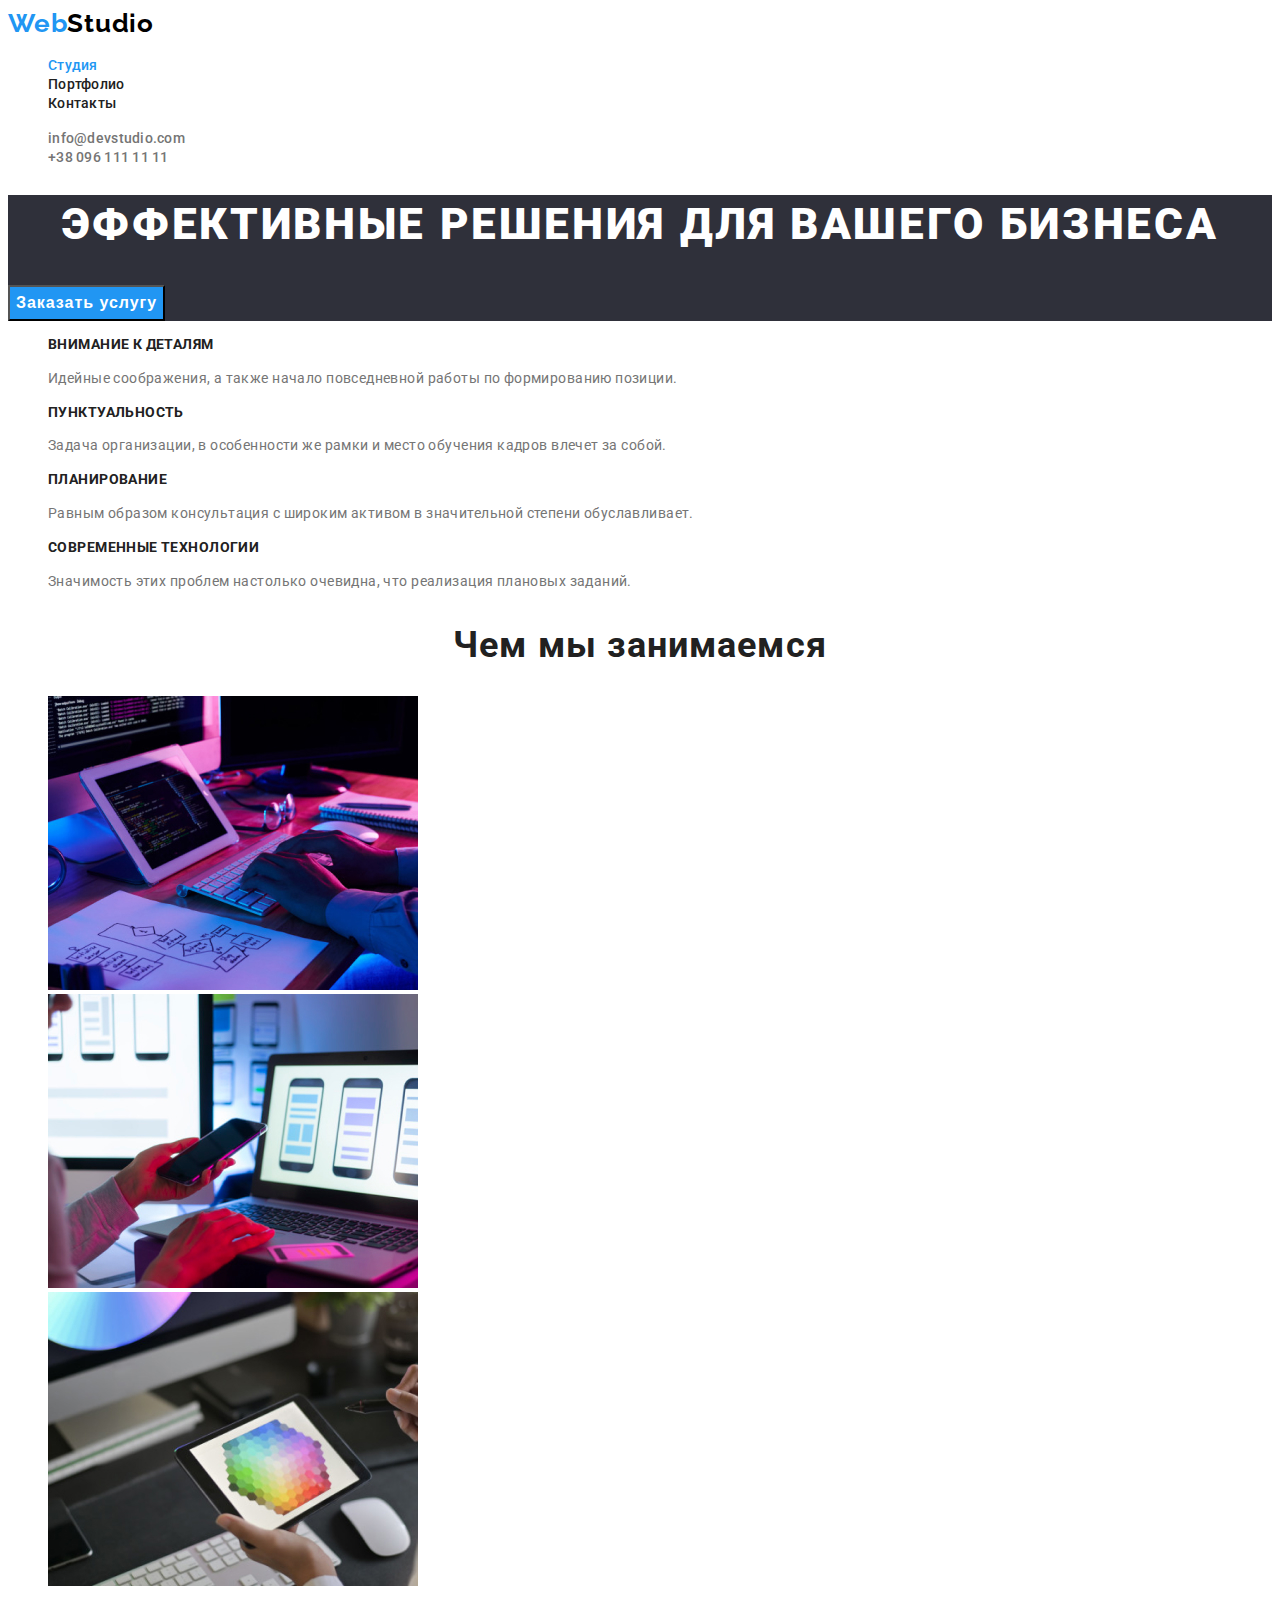
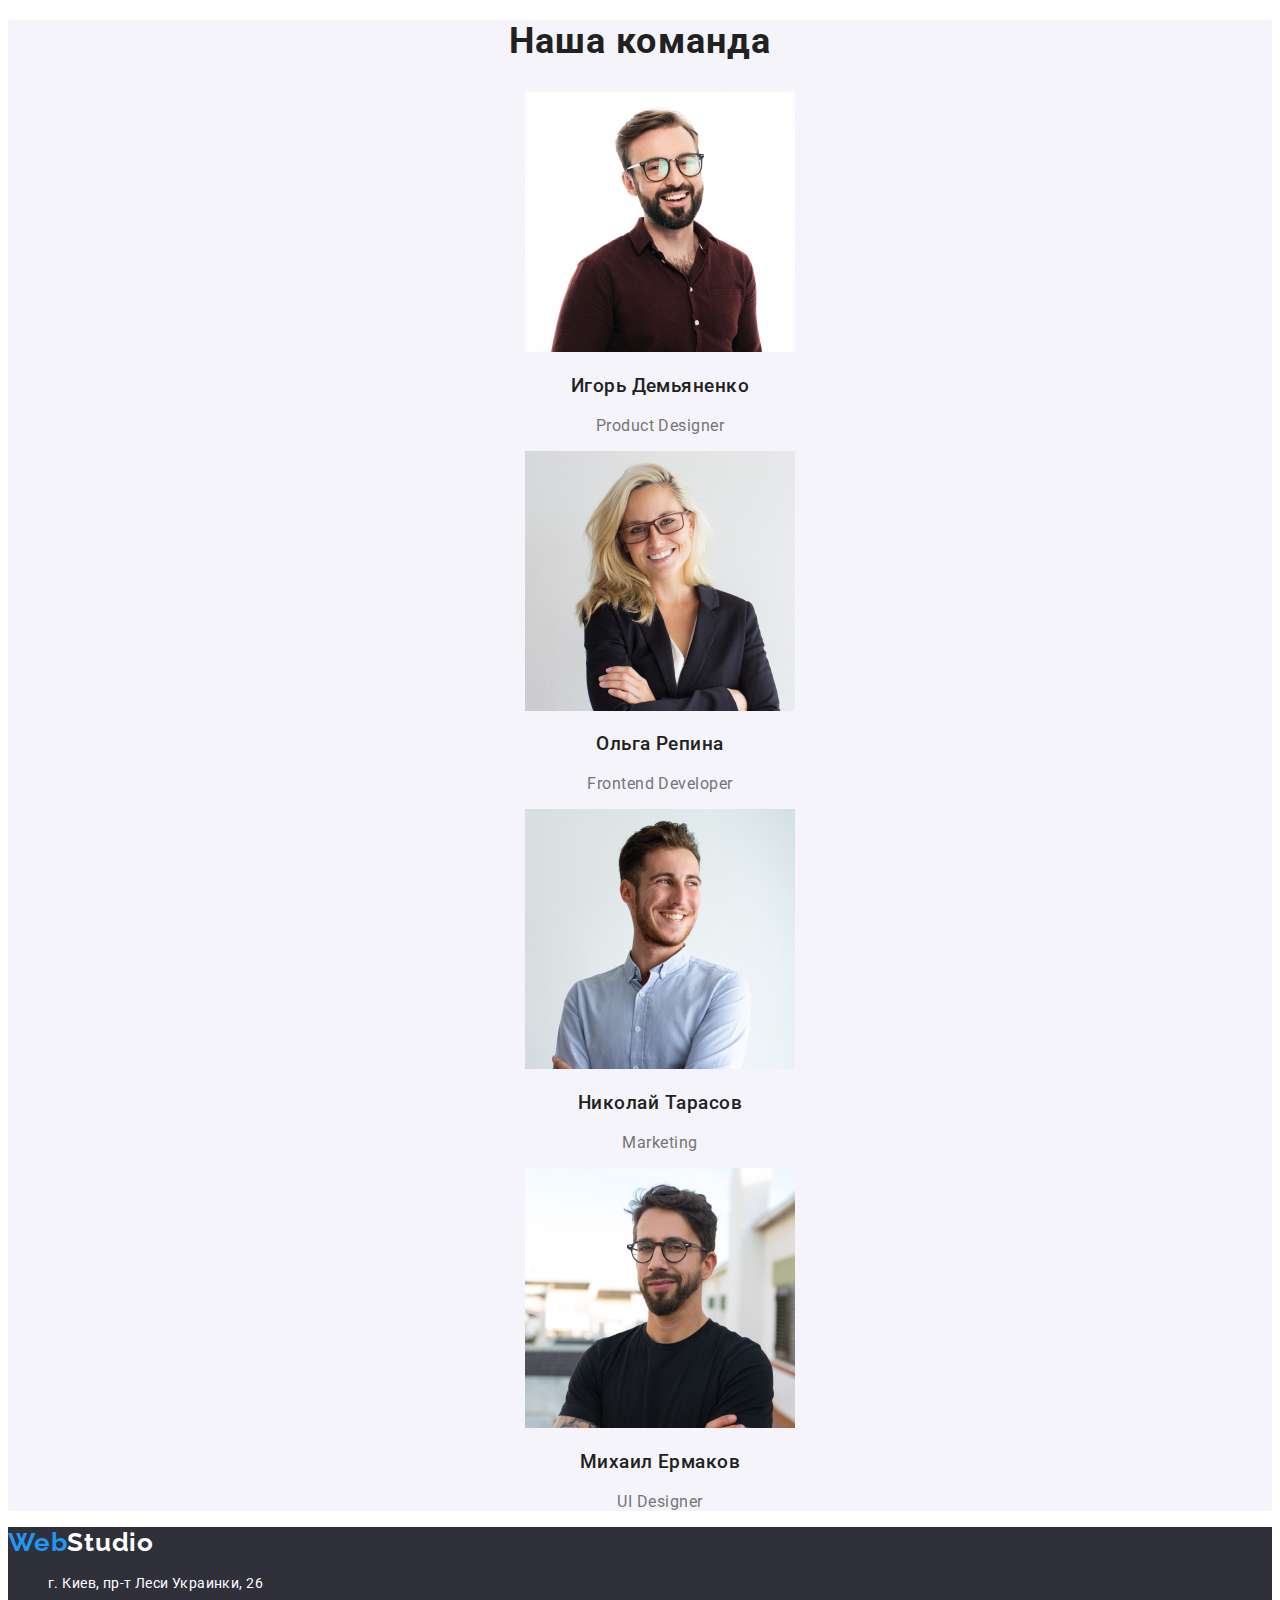
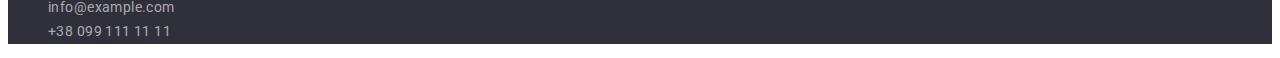
==== index.html @ a98be2b1 "Добавлены исходные файлы" ====
<!DOCTYPE html>
<html lang="ru">

<head>
    <meta charset="UTF-8">
    <meta http-equiv="X-UA-Compatible" content="IE=edge">
    <meta name="viewport" content="width=device-width, initial-scale=1.0">
    <title>Web Studio</title>
    <link rel="preconnect" href="https://fonts.gstatic.com">
    <link 
        href="https://fonts.googleapis.com/css2?family=Raleway:wght@700&family=Roboto:wght@400;500;700;900&display=swap"
        rel="stylesheet">
    <link rel="stylesheet" href="./css/styles.css">
</head>

<body>
    <!--TOP LINE-->
    <header class="top-line">
        <a class="logo-link link" href="./index.html">Web<span class="top-line-logo">Studio</span></a>
        <nav class="top-line-navigation">            
            <ul class="navigation-list list">
                <li class="navigation-list-item">
                    <a class="navigation-list-link link current" href="./index.html">Студия</a></li>
                <li class="navigation-list-item">
                    <a class="navigation-list-link link" href="./portfolio.html">Портфолио</a></li>
                <li class="navigation-list-item">
                    <a class="navigation-list-link link" href="#">Контакты</a></li>
            </ul>
        </nav>

        <ul class="contact-list list">
            <li class="contact-item">
                <a class="contact-link link" href="mailto:info@devstudio.com">info@devstudio.com</a></li>
            <li class="contact-item">
                <a class="contact-link link" href="tel:+380961111111">+38 096 111 11 11</a></li>
        </ul>
    </header>
    <main>
        <!--HERO-->
        <section class="hero">
            <h1 class="hero-title">Эффективные решения для вашего бизнеса</h1>
            <button class="modal-btn" type="button">Заказать услугу</button>
        </section>
        <!--FEATURES-->
        <section class="features">
            <h2 hidden>Особенности</h2>
            <ul class="features-list list">
                <li class="features-item">
                    <h3 class="features-subtitle">Внимание к деталям</h3>
                    <p class="features-description">Идейные соображения, а также начало повседневной работы по формированию позиции.</p>
                </li>
                <li class="features-item">
                    <h3 class="features-subtitle">Пунктуальность</h3>
                    <p class="features-description">Задача организации, в особенности же рамки и место обучения кадров влечет за собой.</p>
                </li>
                <li class="features-item">
                    <h3 class="features-subtitle">Планирование</h3>
                    <p class="features-description">Равным образом консультация с широким активом в значительной степени обуславливает.</p>
                </li>
                <li class="features-item">
                    <h3 class="features-subtitle">Современные технологии</h3>
                    <p class="features-description">Значимость этих проблем настолько очевидна, что реализация плановых заданий.</p>
                </li>
            </ul>
        </section>
        <!--DOING-->
        <section class="doing">
            <h2 class="section-title">Чем мы занимаемся</h2>
            <ul class="doing-img-list list">
                <li class="doing-img-list-item">
                    <img class="doing-img-list-img" src="./images/doing/doing-img-1.jpg" alt="написание кода" width="370" height="294">
                </li>
                <li class="doing-img-list-item">
                    <img class="doing-img-list-img" src="./images/doing/doing-img-2.jpg" alt="разработка приложений" width="370" height="294">
                </li>
                <li class="doing-img-list-item">
                    <img class="doing-img-list-img" src="./images/doing/doing-img-3.jpg" alt="дизайн" width="370" height="294">
                </li>
            </ul>
        </section>
        <!--TEAM-->
        <section class="team">
            <h2 class="section-title">Наша команда</h2>
            <ul class="team-list list">
                <li class="team-list-item">
                    <img class="team-list-img" src="./images/team/team-img-1.jpg" alt="Игорь Демьяненко" width="270" height="260">
                    <h3 class="team-name">Игорь Демьяненко</h3>
                    <p class="team-position" lang="en">Product Designer</p>
                </li>
                <li class="team-list-item">
                    <img class="team-list-img" src="./images/team/team-img-2.jpg" alt="Ольга Репина" width="270" height="260">
                    <h3 class="team-name">Ольга Репина</h3>
                    <p class="team-position" lang="en">Frontend Developer</p>
                </li>
                <li class="team-list-item">
                    <img class="team-list-img" src="./images/team/team-img-3.jpg" alt="Николай Тарасов" width="270" height="260">
                    <h3 class="team-name">Николай Тарасов</h3>
                    <p class="team-position" lang="en">Marketing</p>
                </li>
                <li class="team-list-item">
                    <img class="team-list-img" src="./images/team/team-img-4.jpg" alt="Михаил Ермаков" width="270" height="260">
                    <h3 class="team-name">Михаил Ермаков</h3>
                    <p class="team-position" lang="en">UI Designer</p>
                </li>
            </ul>
        </section>
    </main>
    <footer class="footer">
        <a class="logo-link link" href="./index.html">Web<span class="footer-logo">Studio</span></a>
        <address>
            <ul class="adress-list list">
                <li class="adress-item">
                    <a class="adress-link link" href="https://goo.gl/maps/d2A4MDdr7iuBAoG17" target="_blank">г. Киев, пр-т Леси Украинки, 26</a>
                </li>
                <li class="adress-item">
                    <a class="footer-contact-link link" href="mailto:info@example.com">info@example.com</a>
                </li>
                <li class="adress-item">
                    <a class="footer-contact-link link" href="tel:+380991111111">+38 099 111 11 11</a>
                </li>
            </ul>
        </address>
    </footer>
</body>

</html>
---- css/styles.css ----
:root {
  --accent-color: #2196f3;
  --top-line-logo-color: #000000;
  --dark-background-color: #2f303a;
  --title-color: #212121;
  --light-background-color: #f5f4fa;
  --footer-contact-color: rgba(255, 255, 255, 0.6);
  --modal-btn-accent: #188ce8;
  --text-on-dark-color: #ffffff;
}

.list {
  list-style: none;
}

.link {
  text-decoration: none;
}

body {
  font-family: 'Roboto', sans-serif;
  color: #757575;
}

/*======= COMPONENTS =======*/
.logo-link {
  font-family: 'Raleway', sans-serif;
  font-weight: 700;
  font-size: 26px;
  line-height: 1.19;
  letter-spacing: 0.03em;
  color: var(--accent-color);
}

.section-title {
  font-size: 36px;
  line-height: 1.17;
  text-align: center;
  letter-spacing: 0.03em;
  color: var(--title-color);
}
/*======= END COMPONENTS =======*/

/*======= TOP LINE =======*/
.top-line-logo {
  color: var(--top-line-logo-color);
}
.navigation-list-link {
  font-weight: 500;
  font-size: 14px;
  line-height: 1.14;
  letter-spacing: 0.02em;
  color: var(--title-color);
}

.navigation-list-link:hover,
.navigation-list-link:focus {
  color: var(--accent-color);
}

.navigation-list .current {
  color: var(--accent-color);
}

.contact-link {
  font-weight: 500;
  font-size: 14px;
  line-height: 1.14;
  letter-spacing: 0.02em;
  color: #757575;
}

.contact-link:hover,
.contact-link:focus {
  color: var(--accent-color);
}
/*======= END TOP LINE =======*/

/*======= HERO =======*/
.hero {
  background-color: var(--dark-background-color);
}
.hero-title {
  font-weight: 900;
  font-size: 44px;
  line-height: 1.36;
  text-align: center;
  letter-spacing: 0.06em;
  text-transform: uppercase;
  color: var(--text-on-dark-color);
}

.modal-btn {
  font-weight: 700;
  font-size: 16px;
  line-height: 1.87;
  display: flex;
  align-items: center;
  text-align: center;
  letter-spacing: 0.06em;
  color: var(--text-on-dark-color);
  background-color: var(--accent-color);
  cursor: pointer;
}

.modal-btn:hover,
.modal-btn:focus {
  background-color: var(--modal-btn-accent);
}
/*======= END HERO =======*/

/*======= FEATURES =======*/
.features-subtitle {
  font-size: 14px;
  line-height: 1.14;
  letter-spacing: 0.03em;
  text-transform: uppercase;
  color: var(--title-color);
}

.features-description {
  font-size: 14px;
  line-height: 1.71;
  letter-spacing: 0.03em;
}
/*======= END FEATURES =======*/

/*======= TEAM =======*/
.team {
  background-color: var(--light-background-color);
}

.team-list {
  font-size: 16px;
  line-height: 1.19;
  text-align: center;
  letter-spacing: 0.03em;
}
.team-name {
  font-weight: 500;
  color: var(--title-color);
}
/*======= END TEAM =======*/

/*======= FOOTER =======*/
.footer {
  background-color: var(--dark-background-color);
}
.footer-logo {
  color: var(--text-on-dark-color);
}
.adress-list {
  font-style: normal;
  font-size: 14px;
  line-height: 1.71;
  letter-spacing: 0.03em;
}
.adress-link {
  color: var(--text-on-dark-color);
}

.footer-contact-link {
  color: var(--footer-contact-color);
}

.adress-list .link:hover,
.adress-list .link:focus {
  color: var(--accent-color);
}
/*======= END FOOTER =======*/

/* ======= PORTFOLIO ======= */
.filter-list-item {
  font-weight: 500;
  font-size: 16px;
  line-height: 1.62;
  text-align: center;
  letter-spacing: 0.03em;
  color: var(--title-color);
}
.filter-btn {
  /* position: absolute; */
  width: 128px;
  height: 38px;
  left: 576px;
  top: 174px;
  background-color: var(--light-background-color);
  border-radius: 4px;
  cursor: pointer;
}
.filter-btn:focus,
.filter-btn:hover {
  background-color: var(--accent-color);
  color: var(--text-on-dark-color);
}
.project-title {
  font-size: 18px;
  line-height: 2;
  letter-spacing: 0.06em;
  color: var(--title-color);
}
.project-type {
  font-size: 16px;
  line-height: 1.87;
  letter-spacing: 0.03em;
}
/* ======= END PORTFOLIO ======= */
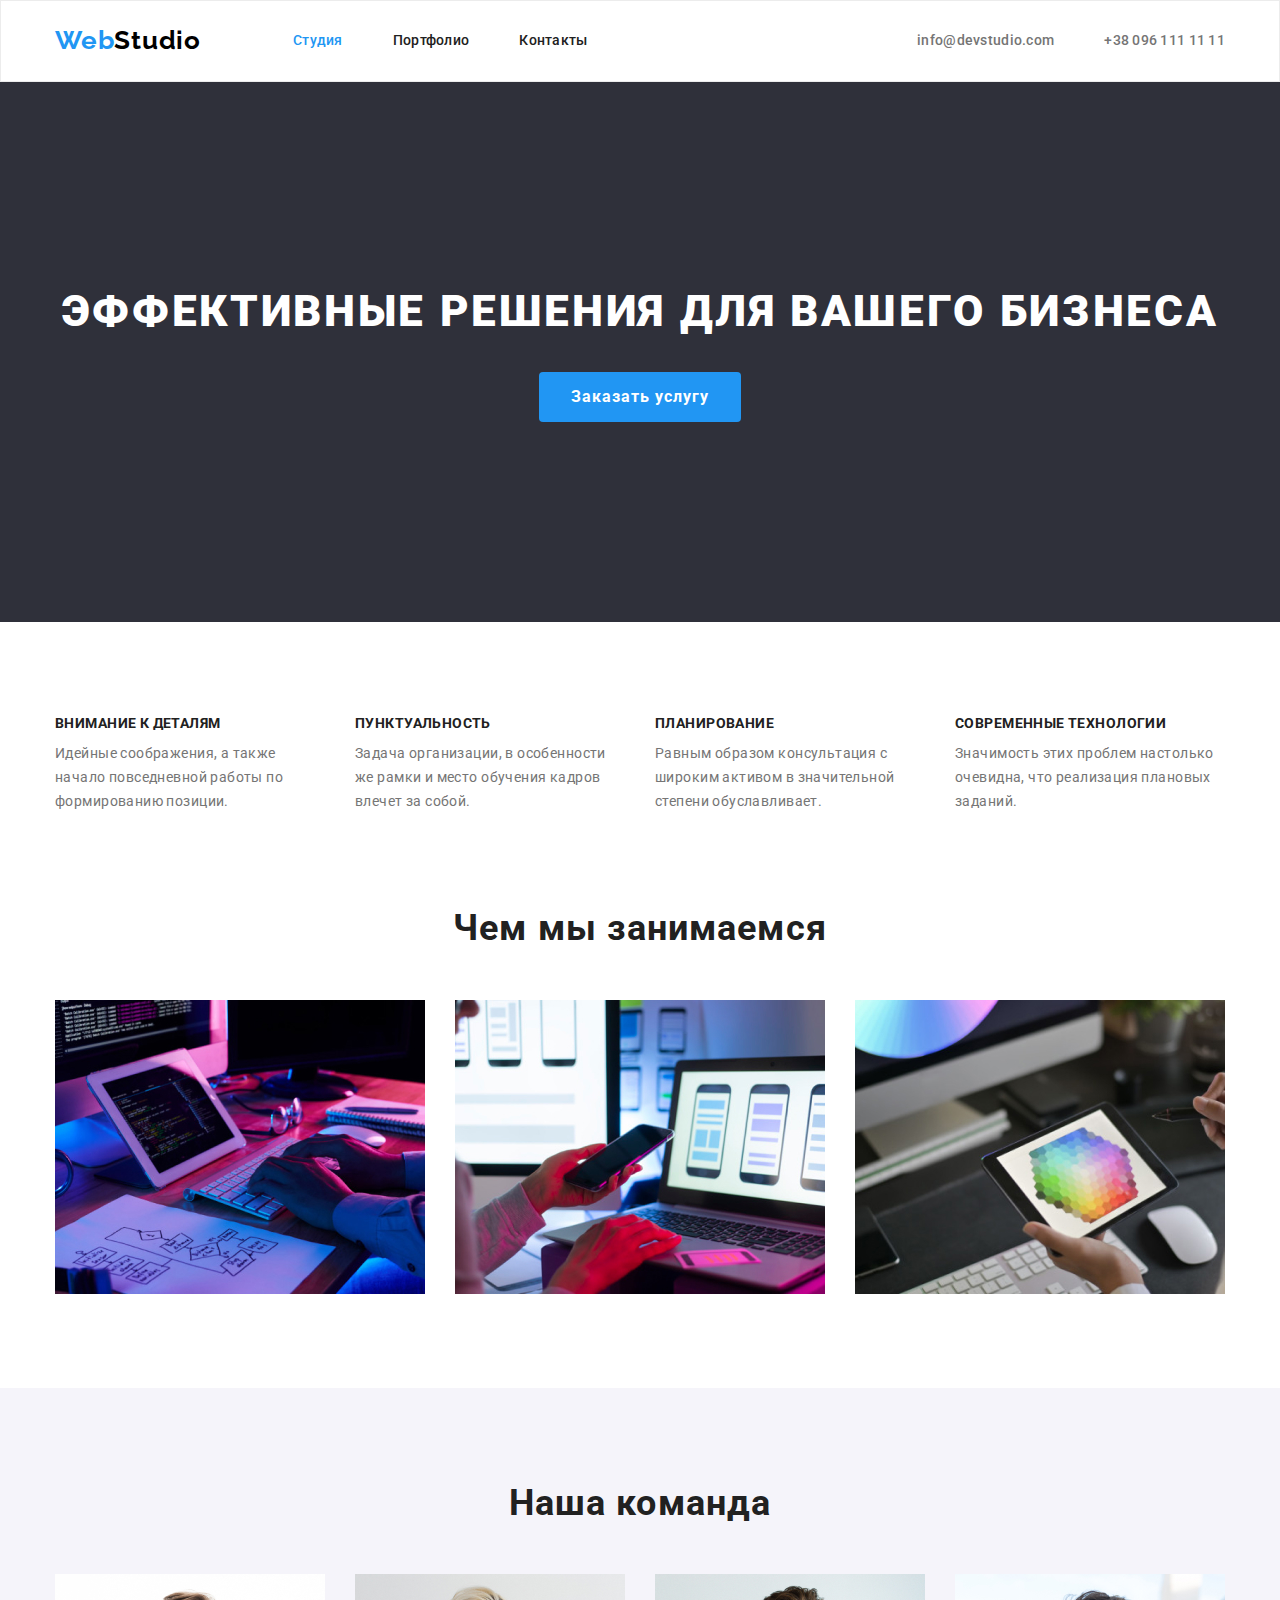
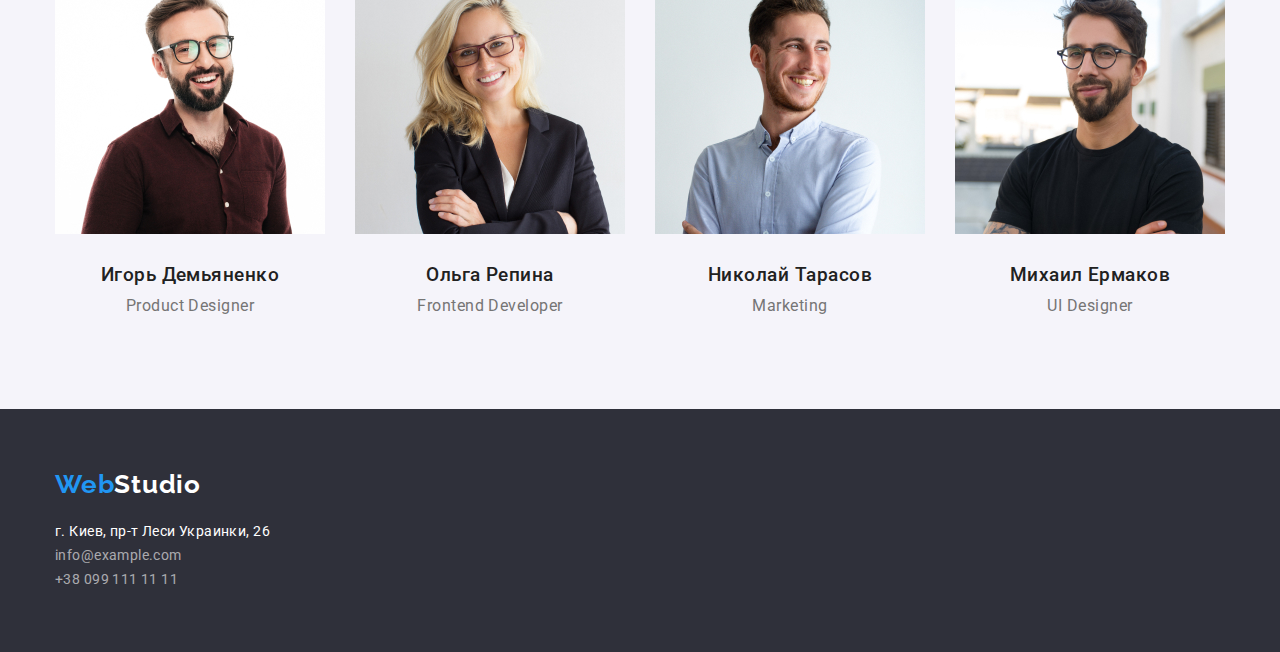
==== commit b20497b0: "Добавлено позиционирование" ====
--- a/index.html
+++ b/index.html
@@ -10,40 +10,55 @@
     <link 
         href="https://fonts.googleapis.com/css2?family=Raleway:wght@700&family=Roboto:wght@400;500;700;900&display=swap"
         rel="stylesheet">
+    <link 
+        rel="stylesheet" 
+        href="https://cdnjs.cloudflare.com/ajax/libs/modern-normalize/1.0.0/modern-normalize.min.css" 
+    />
     <link rel="stylesheet" href="./css/styles.css">
 </head>
 
 <body>
     <!--TOP LINE-->
     <header class="top-line">
-        <a class="logo-link link" href="./index.html">Web<span class="top-line-logo">Studio</span></a>
-        <nav class="top-line-navigation">            
-            <ul class="navigation-list list">
-                <li class="navigation-list-item">
-                    <a class="navigation-list-link link current" href="./index.html">Студия</a></li>
-                <li class="navigation-list-item">
-                    <a class="navigation-list-link link" href="./portfolio.html">Портфолио</a></li>
-                <li class="navigation-list-item">
-                    <a class="navigation-list-link link" href="#">Контакты</a></li>
+        <div class="container top-line-container">
+            <a class="logo-link link" href="./index.html">Web<span class="top-line-logo">Studio</span></a>
+            <nav class="top-line-navigation">
+                <ul class="navigation-list list">
+                    <li class="navigation-list-item">
+                        <a class="navigation-list-link link current" href="./index.html">Студия</a>
+                    </li>
+                    <li class="navigation-list-item">
+                        <a class="navigation-list-link link" href="./portfolio.html">Портфолио</a>
+                    </li>
+                    <li class="navigation-list-item">
+                        <a class="navigation-list-link link" href="#">Контакты</a>
+                    </li>
+                </ul>
+            </nav>
+            
+            <ul class="contact-list list">
+                <li class="contact-item">
+                    <a class="contact-link link" href="mailto:info@devstudio.com">info@devstudio.com</a>
+                </li>
+                <li class="contact-item">
+                    <a class="contact-link link" href="tel:+380961111111">+38 096 111 11 11</a>
+                </li>
             </ul>
-        </nav>
+        </div>        
+    </header>
 
-        <ul class="contact-list list">
-            <li class="contact-item">
-                <a class="contact-link link" href="mailto:info@devstudio.com">info@devstudio.com</a></li>
-            <li class="contact-item">
-                <a class="contact-link link" href="tel:+380961111111">+38 096 111 11 11</a></li>
-        </ul>
-    </header>
     <main>
         <!--HERO-->
         <section class="hero">
-            <h1 class="hero-title">Эффективные решения для вашего бизнеса</h1>
-            <button class="modal-btn" type="button">Заказать услугу</button>
+            <div class="container">
+                <h1 class="hero-title">Эффективные решения для вашего бизнеса</h1>
+                <button class="modal-btn" type="button">Заказать услугу</button>
+            </div>            
         </section>
         <!--FEATURES-->
         <section class="features">
-            <h2 hidden>Особенности</h2>
+            <div class="container">
+                <h2 hidden>Особенности</h2>
             <ul class="features-list list">
                 <li class="features-item">
                     <h3 class="features-subtitle">Внимание к деталям</h3>
@@ -62,64 +77,83 @@
                     <p class="features-description">Значимость этих проблем настолько очевидна, что реализация плановых заданий.</p>
                 </li>
             </ul>
+            </div>            
         </section>
         <!--DOING-->
         <section class="doing">
-            <h2 class="section-title">Чем мы занимаемся</h2>
-            <ul class="doing-img-list list">
-                <li class="doing-img-list-item">
-                    <img class="doing-img-list-img" src="./images/doing/doing-img-1.jpg" alt="написание кода" width="370" height="294">
-                </li>
-                <li class="doing-img-list-item">
-                    <img class="doing-img-list-img" src="./images/doing/doing-img-2.jpg" alt="разработка приложений" width="370" height="294">
-                </li>
-                <li class="doing-img-list-item">
-                    <img class="doing-img-list-img" src="./images/doing/doing-img-3.jpg" alt="дизайн" width="370" height="294">
-                </li>
-            </ul>
+            <div class="container">
+                <h2 class="section-title">Чем мы занимаемся</h2>
+                <ul class="doing-img-list list">
+                    <li class="doing-img-list-item">
+                        <img class="doing-img-list-img" src="./images/doing/doing-img-1.jpg" alt="написание кода" width="370"
+                            height="294">
+                    </li>
+                    <li class="doing-img-list-item">
+                        <img class="doing-img-list-img" src="./images/doing/doing-img-2.jpg" alt="разработка приложений" width="370"
+                            height="294">
+                    </li>
+                    <li class="doing-img-list-item">
+                        <img class="doing-img-list-img" src="./images/doing/doing-img-3.jpg" alt="дизайн" width="370" height="294">
+                    </li>
+                </ul>
+            </div>           
         </section>
         <!--TEAM-->
-        <section class="team">
-            <h2 class="section-title">Наша команда</h2>
-            <ul class="team-list list">
-                <li class="team-list-item">
-                    <img class="team-list-img" src="./images/team/team-img-1.jpg" alt="Игорь Демьяненко" width="270" height="260">
-                    <h3 class="team-name">Игорь Демьяненко</h3>
-                    <p class="team-position" lang="en">Product Designer</p>
-                </li>
-                <li class="team-list-item">
-                    <img class="team-list-img" src="./images/team/team-img-2.jpg" alt="Ольга Репина" width="270" height="260">
-                    <h3 class="team-name">Ольга Репина</h3>
-                    <p class="team-position" lang="en">Frontend Developer</p>
-                </li>
-                <li class="team-list-item">
-                    <img class="team-list-img" src="./images/team/team-img-3.jpg" alt="Николай Тарасов" width="270" height="260">
-                    <h3 class="team-name">Николай Тарасов</h3>
-                    <p class="team-position" lang="en">Marketing</p>
-                </li>
-                <li class="team-list-item">
-                    <img class="team-list-img" src="./images/team/team-img-4.jpg" alt="Михаил Ермаков" width="270" height="260">
-                    <h3 class="team-name">Михаил Ермаков</h3>
-                    <p class="team-position" lang="en">UI Designer</p>
-                </li>
-            </ul>
+        <section class="team section">
+            <div class="container">
+                <h2 class="section-title">Наша команда</h2>
+                <ul class="team-list list">
+                    <li class="team-list-item">
+                        <img class="team-list-img" src="./images/team/team-img-1.jpg" alt="Игорь Демьяненко" width="270" height="260">
+                        <div class="team-list-content">
+                            <h3 class="team-name">Игорь Демьяненко</h3>
+                            <p class="team-position" lang="en">Product Designer</p>
+                        </div>                        
+                    </li>
+                    <li class="team-list-item">
+                        <img class="team-list-img" src="./images/team/team-img-2.jpg" alt="Ольга Репина" width="270" height="260">
+                        <div class="team-list-content">
+                            <h3 class="team-name">Ольга Репина</h3>
+                            <p class="team-position" lang="en">Frontend Developer</p>
+                        </div>                        
+                    </li>
+                    <li class="team-list-item">
+                        <img class="team-list-img" src="./images/team/team-img-3.jpg" alt="Николай Тарасов" width="270" height="260">                        
+                        <div class="team-list-content">
+                            <h3 class="team-name">Николай Тарасов</h3>
+                            <p class="team-position" lang="en">Marketing</p>
+                        </div>                        
+                    </li>
+                    <li class="team-list-item">
+                        <img class="team-list-img" src="./images/team/team-img-4.jpg" alt="Михаил Ермаков" width="270" height="260">
+                        <div class="team-list-content">
+                            <h3 class="team-name">Михаил Ермаков</h3>
+                            <p class="team-position" lang="en">UI Designer</p>
+                        </div>                        
+                    </li>
+                </ul>
+            </div>           
         </section>
     </main>
+
     <footer class="footer">
-        <a class="logo-link link" href="./index.html">Web<span class="footer-logo">Studio</span></a>
-        <address>
-            <ul class="adress-list list">
-                <li class="adress-item">
-                    <a class="adress-link link" href="https://goo.gl/maps/d2A4MDdr7iuBAoG17" target="_blank">г. Киев, пр-т Леси Украинки, 26</a>
-                </li>
-                <li class="adress-item">
-                    <a class="footer-contact-link link" href="mailto:info@example.com">info@example.com</a>
-                </li>
-                <li class="adress-item">
-                    <a class="footer-contact-link link" href="tel:+380991111111">+38 099 111 11 11</a>
-                </li>
-            </ul>
-        </address>
+        <div class="container">
+            <a class="logo-link link" href="./index.html">Web<span class="footer-logo">Studio</span></a>
+            <address>
+                <ul class="adress-list list">
+                    <li class="adress-item">
+                        <a class="adress-link link" href="https://goo.gl/maps/d2A4MDdr7iuBAoG17" target="_blank">г. Киев, пр-т Леси
+                            Украинки, 26</a>
+                    </li>
+                    <li class="adress-item">
+                        <a class="footer-contact-link link" href="mailto:info@example.com">info@example.com</a>
+                    </li>
+                    <li class="adress-item">
+                        <a class="footer-contact-link link" href="tel:+380991111111">+38 099 111 11 11</a>
+                    </li>
+                </ul>
+            </address>
+        </div>        
     </footer>
 </body>
 
--- a/css/styles.css
+++ b/css/styles.css
@@ -7,6 +7,30 @@
   --footer-contact-color: rgba(255, 255, 255, 0.6);
   --modal-btn-accent: #188ce8;
   --text-on-dark-color: #ffffff;
+  --text-color: #757575;
+  --top-line-border-color: #ececec;
+}
+
+h1,
+h2,
+h3,
+h4,
+h5,
+h6,
+p {
+  margin-top: 0;
+  margin-bottom: 0;
+}
+
+ul,
+ol {
+  margin-top: 0;
+  margin-bottom: 0;
+  padding-left: 0;
+}
+
+img {
+  display: block;
 }
 
 .list {
@@ -17,9 +41,21 @@
   text-decoration: none;
 }
 
+.section {
+  padding-top: 94px;
+  padding-bottom: 94px;
+}
+
+.container {
+  width: 1200px;
+  padding-left: 15px;
+  padding-right: 15px;
+  margin: 0 auto;
+}
+
 body {
   font-family: 'Roboto', sans-serif;
-  color: #757575;
+  color: var(--text-color);
 }
 
 /*======= COMPONENTS =======*/
@@ -38,13 +74,39 @@
   text-align: center;
   letter-spacing: 0.03em;
   color: var(--title-color);
+  margin-bottom: 50px;
 }
 /*======= END COMPONENTS =======*/
 
 /*======= TOP LINE =======*/
+.top-line {
+  padding-top: 24px;
+  padding-bottom: 25px;
+  border: 1px solid var(--top-line-border-color);
+}
+
+.top-line-container {
+  display: flex;
+  align-items: center;
+}
+
+.navigation-list {
+  display: flex;
+}
+
+.contact-list {
+  display: flex;
+  margin-left: auto;
+}
+
+.logo-link {
+  margin-right: 92px;
+}
+
 .top-line-logo {
   color: var(--top-line-logo-color);
 }
+
 .navigation-list-link {
   font-weight: 500;
   font-size: 14px;
@@ -62,60 +124,96 @@
   color: var(--accent-color);
 }
 
+.navigation-list-item:not(:last-child) {
+  margin-right: 50px;
+}
+
 .contact-link {
   font-weight: 500;
   font-size: 14px;
   line-height: 1.14;
   letter-spacing: 0.02em;
-  color: #757575;
+  color: var(--text-color);
 }
 
 .contact-link:hover,
 .contact-link:focus {
   color: var(--accent-color);
+}
+
+.contact-item:not(:last-child) {
+  margin-right: 50px;
 }
 /*======= END TOP LINE =======*/
 
 /*======= HERO =======*/
 .hero {
   background-color: var(--dark-background-color);
+  padding-top: 200px;
+  padding-bottom: 200px;
+  margin-bottom: 94px;
+  text-align: center;
 }
 .hero-title {
+  /* width: 696px; */
   font-weight: 900;
   font-size: 44px;
   line-height: 1.36;
-  text-align: center;
   letter-spacing: 0.06em;
   text-transform: uppercase;
   color: var(--text-on-dark-color);
+  margin-bottom: 30px;
 }
 
 .modal-btn {
+  min-width: 200px;
+  border-radius: 4px;
+  border: transparent;
   font-weight: 700;
   font-size: 16px;
   line-height: 1.87;
-  display: flex;
+  /* display: flex; */
   align-items: center;
-  text-align: center;
   letter-spacing: 0.06em;
   color: var(--text-on-dark-color);
   background-color: var(--accent-color);
   cursor: pointer;
+  padding: 10px 32px;
 }
 
 .modal-btn:hover,
 .modal-btn:focus {
   background-color: var(--modal-btn-accent);
+  box-shadow: 0px 4px 4px rgba(0, 0, 0, 0.15);
 }
 /*======= END HERO =======*/
 
 /*======= FEATURES =======*/
+
+.features {
+  margin-bottom: 94px;
+}
+
+.features-list {
+  display: flex;
+  flex-wrap: wrap;
+}
+
+.features-item {
+  width: 270px;
+}
+
+.features-item:not(:last-child) {
+  margin-right: 30px;
+}
+
 .features-subtitle {
   font-size: 14px;
   line-height: 1.14;
   letter-spacing: 0.03em;
   text-transform: uppercase;
   color: var(--title-color);
+  margin-bottom: 10px;
 }
 
 .features-description {
@@ -124,6 +222,24 @@
   letter-spacing: 0.03em;
 }
 /*======= END FEATURES =======*/
+
+/*======= DOING =======*/
+.doing {
+  margin-bottom: 94px;
+}
+
+.doing-img-list {
+  display: flex;
+  flex-wrap: wrap;
+  margin-left: -30px;
+  margin-top: -30px;
+}
+.doing-img-list-item {
+  margin-left: 30px;
+  margin-top: 30px;
+  flex-basis: calc((100% - 90px) / 3);
+}
+/*======= END DOING =======*/
 
 /*======= TEAM =======*/
 .team {
@@ -135,25 +251,46 @@
   line-height: 1.19;
   text-align: center;
   letter-spacing: 0.03em;
-}
+  display: flex;
+  flex-wrap: wrap;
+  margin-left: -30px;
+  margin-top: -30px;
+}
+
+.team-list-content {
+  padding-top: 30px;
+}
+
+.team-list-item {
+  margin-left: 30px;
+  margin-top: 30px;
+  flex-basis: calc((100% - 120px) / 4);
+}
+
 .team-name {
   font-weight: 500;
   color: var(--title-color);
+  margin-bottom: 10px;
 }
 /*======= END TEAM =======*/
 
 /*======= FOOTER =======*/
 .footer {
   background-color: var(--dark-background-color);
-}
+  padding-top: 60px;
+  padding-bottom: 60px;
+}
+
 .footer-logo {
   color: var(--text-on-dark-color);
 }
+
 .adress-list {
   font-style: normal;
   font-size: 14px;
   line-height: 1.71;
   letter-spacing: 0.03em;
+  margin-top: 20px;
 }
 .adress-link {
   color: var(--text-on-dark-color);
@@ -170,6 +307,12 @@
 /*======= END FOOTER =======*/
 
 /* ======= PORTFOLIO ======= */
+.filter-list {
+  width: 611px;
+  display: flex;
+  align-items: center;
+  margin-bottom: 34px;
+}
 .filter-list-item {
   font-weight: 500;
   font-size: 16px;
@@ -177,27 +320,50 @@
   text-align: center;
   letter-spacing: 0.03em;
   color: var(--title-color);
-}
+  margin-left: 8px;
+}
+
 .filter-btn {
-  /* position: absolute; */
-  width: 128px;
-  height: 38px;
-  left: 576px;
-  top: 174px;
   background-color: var(--light-background-color);
   border-radius: 4px;
+  border: transparent;
   cursor: pointer;
-}
+  padding: 6px 22px;
+}
+
 .filter-btn:focus,
 .filter-btn:hover {
   background-color: var(--accent-color);
   color: var(--text-on-dark-color);
-}
+  box-shadow: 0px 3px 1px rgba(0, 0, 0, 0.1), 0px 1px 2px rgba(0, 0, 0, 0.08),
+    0px 2px 2px rgba(0, 0, 0, 0.12);
+}
+
+.project-list {
+  display: flex;
+  flex-wrap: wrap;
+  margin-left: -30px;
+  margin-top: -30px;
+}
+
+.project-list-item {
+  margin-left: 30px;
+  margin-top: 30px;
+  flex-basis: calc((100% - 90px) / 3);
+  /* border: 1px solid #eeeeee; */
+}
+
+.project-list-content {
+  padding: 15px 24px 20px 24px;
+  border: 1px solid #eeeeee;
+}
+
 .project-title {
   font-size: 18px;
   line-height: 2;
   letter-spacing: 0.06em;
   color: var(--title-color);
+  margin-bottom: 4px;
 }
 .project-type {
   font-size: 16px;
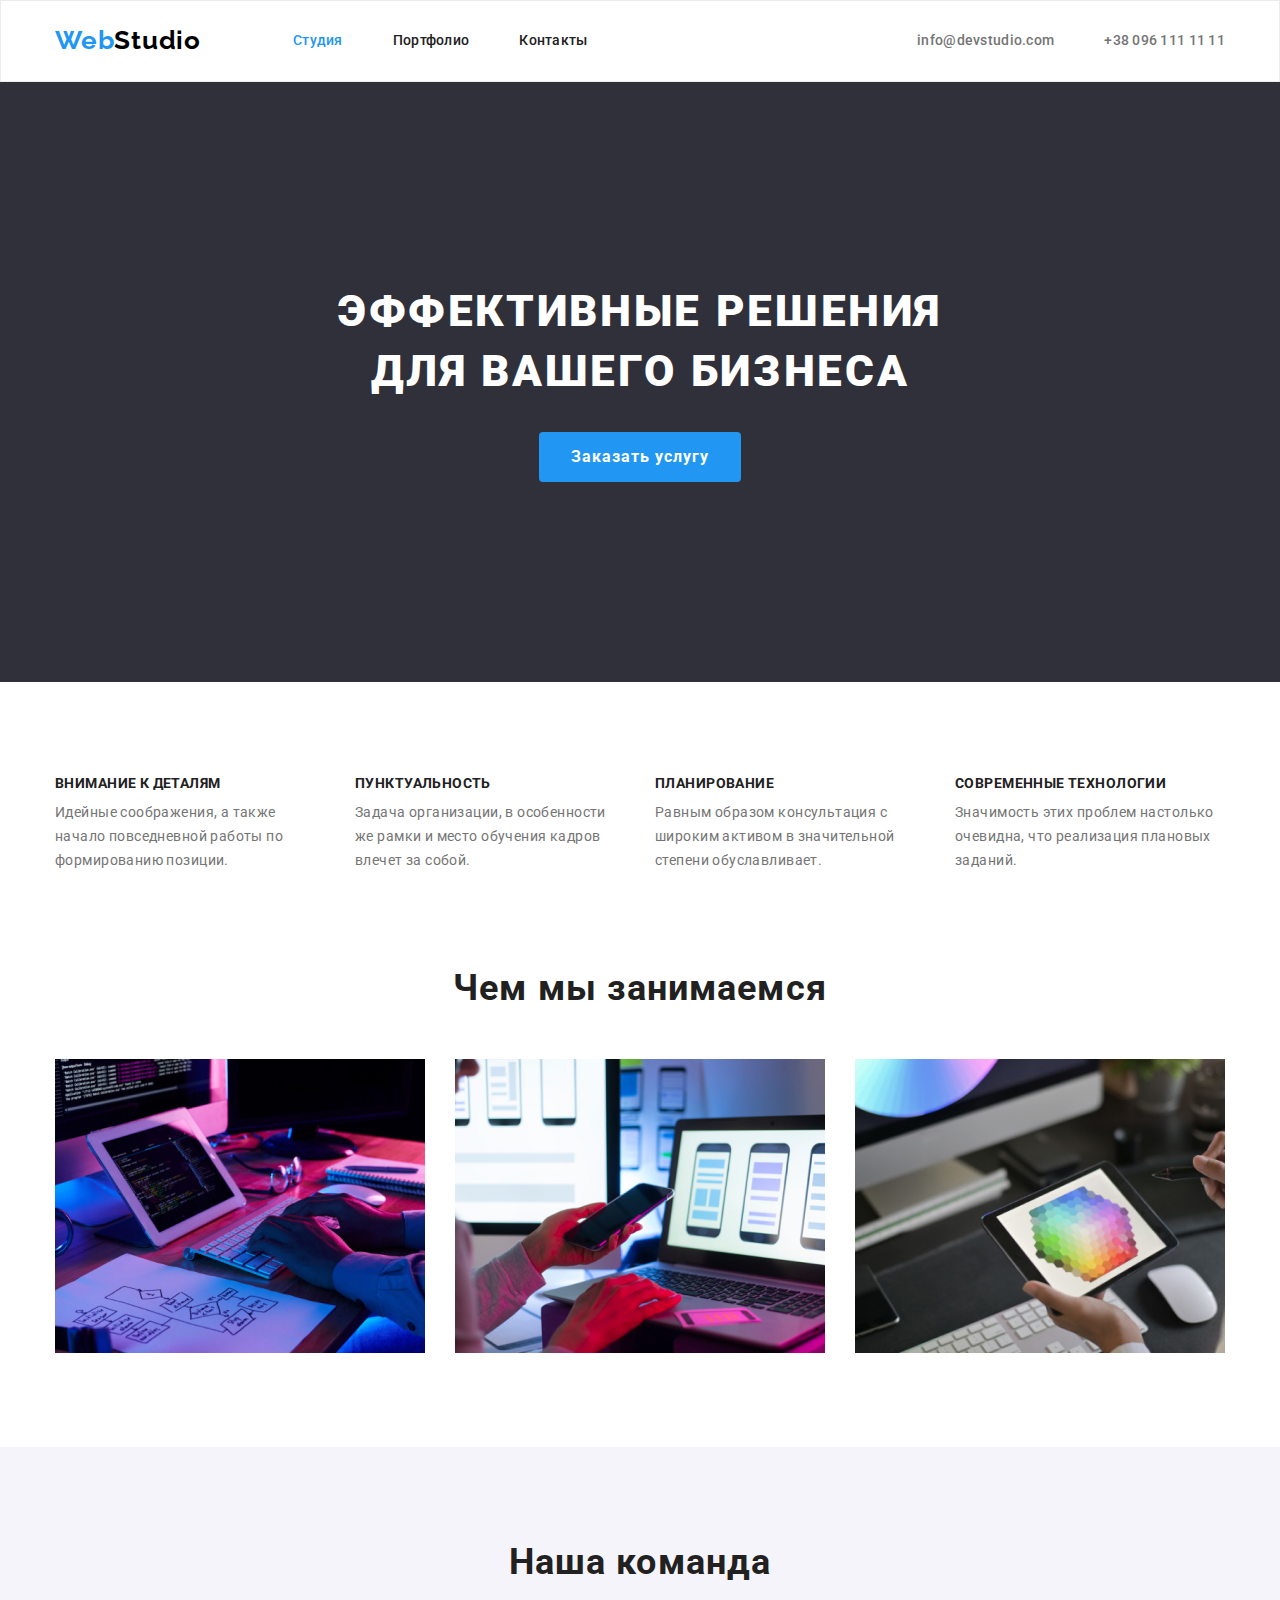
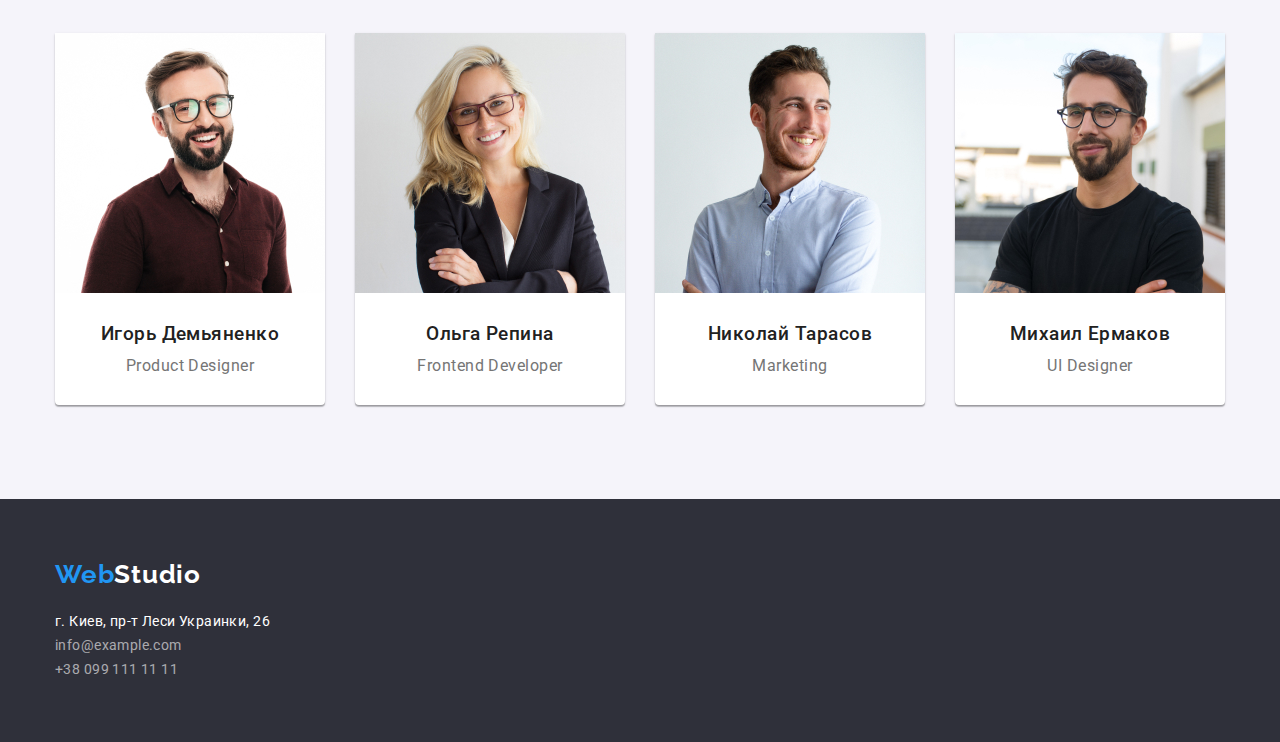
==== commit 2a47f828: "Внесение правок" ====
--- a/index.html
+++ b/index.html
@@ -51,7 +51,7 @@
         <!--HERO-->
         <section class="hero">
             <div class="container">
-                <h1 class="hero-title">Эффективные решения для вашего бизнеса</h1>
+                <h1 class="hero-title">Эффективные решения <br> для вашего бизнеса</h1>
                 <button class="modal-btn" type="button">Заказать услугу</button>
             </div>            
         </section>
--- a/css/styles.css
+++ b/css/styles.css
@@ -9,6 +9,7 @@
   --text-on-dark-color: #ffffff;
   --text-color: #757575;
   --top-line-border-color: #ececec;
+  --project-list-border-color: #eeeeee;
 }
 
 h1,
@@ -155,7 +156,6 @@
   text-align: center;
 }
 .hero-title {
-  /* width: 696px; */
   font-weight: 900;
   font-size: 44px;
   line-height: 1.36;
@@ -172,7 +172,6 @@
   font-weight: 700;
   font-size: 16px;
   line-height: 1.87;
-  /* display: flex; */
   align-items: center;
   letter-spacing: 0.06em;
   color: var(--text-on-dark-color);
@@ -265,12 +264,20 @@
   margin-left: 30px;
   margin-top: 30px;
   flex-basis: calc((100% - 120px) / 4);
+  background: var(--text-on-dark-color);
+  box-shadow: 0px 1px 3px rgba(0, 0, 0, 0.12), 0px 1px 1px rgba(0, 0, 0, 0.14),
+    0px 2px 1px rgba(0, 0, 0, 0.2);
+  border-radius: 0px 0px 4px 4px;
 }
 
 .team-name {
   font-weight: 500;
   color: var(--title-color);
   margin-bottom: 10px;
+}
+
+.team-position {
+  padding-bottom: 30px;
 }
 /*======= END TEAM =======*/
 
@@ -307,16 +314,16 @@
 /*======= END FOOTER =======*/
 
 /* ======= PORTFOLIO ======= */
+/* FILTER */
 .filter-list {
-  width: 611px;
   display: flex;
   align-items: center;
   margin-bottom: 34px;
+  justify-content: center;
 }
 .filter-list-item {
   font-weight: 500;
   font-size: 16px;
-  line-height: 1.62;
   text-align: center;
   letter-spacing: 0.03em;
   color: var(--title-color);
@@ -329,6 +336,8 @@
   border: transparent;
   cursor: pointer;
   padding: 6px 22px;
+  line-height: 1.62;
+  /* filter: drop-shadow(0px 4px 4px rgba(0, 0, 0, 0.25)); */
 }
 
 .filter-btn:focus,
@@ -339,6 +348,7 @@
     0px 2px 2px rgba(0, 0, 0, 0.12);
 }
 
+/* PROJECT */
 .project-list {
   display: flex;
   flex-wrap: wrap;
@@ -350,12 +360,11 @@
   margin-left: 30px;
   margin-top: 30px;
   flex-basis: calc((100% - 90px) / 3);
-  /* border: 1px solid #eeeeee; */
 }
 
 .project-list-content {
   padding: 15px 24px 20px 24px;
-  border: 1px solid #eeeeee;
+  border: 1px solid var(--project-list-border-color);
 }
 
 .project-title {
